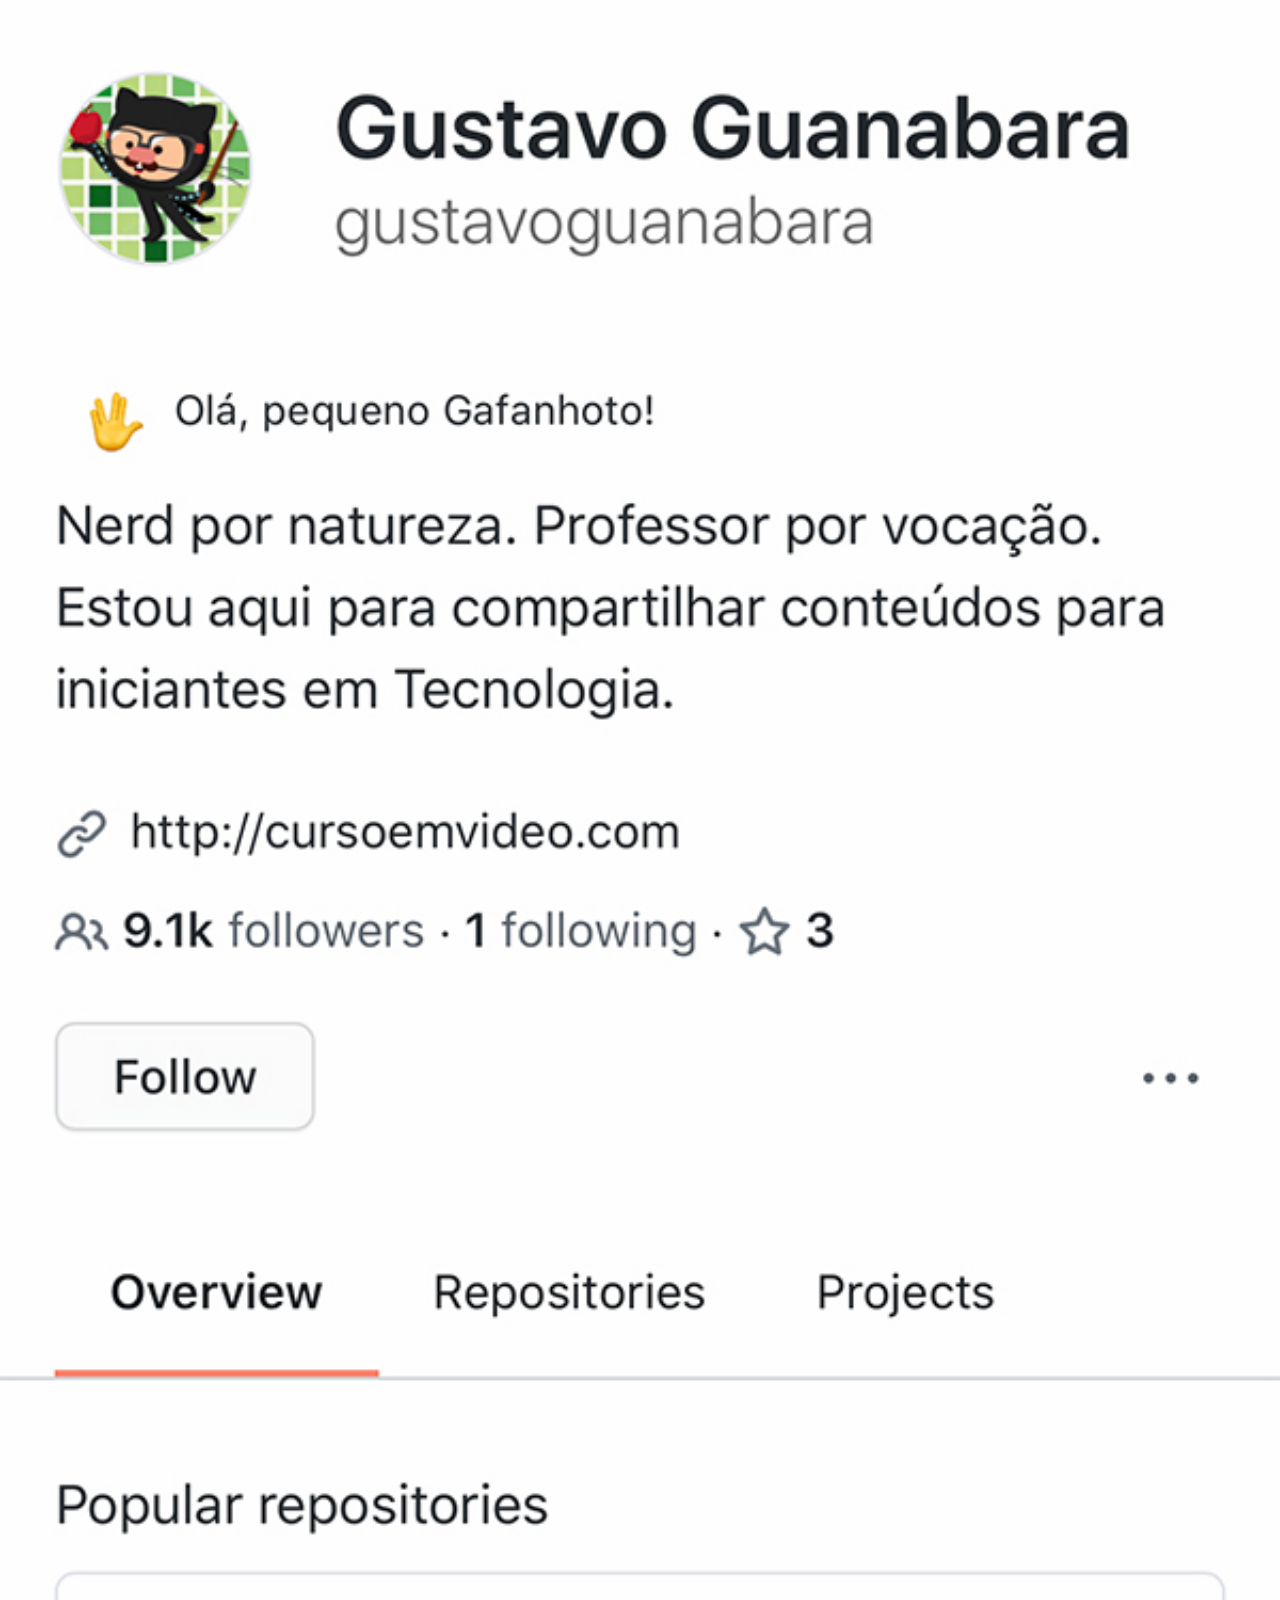
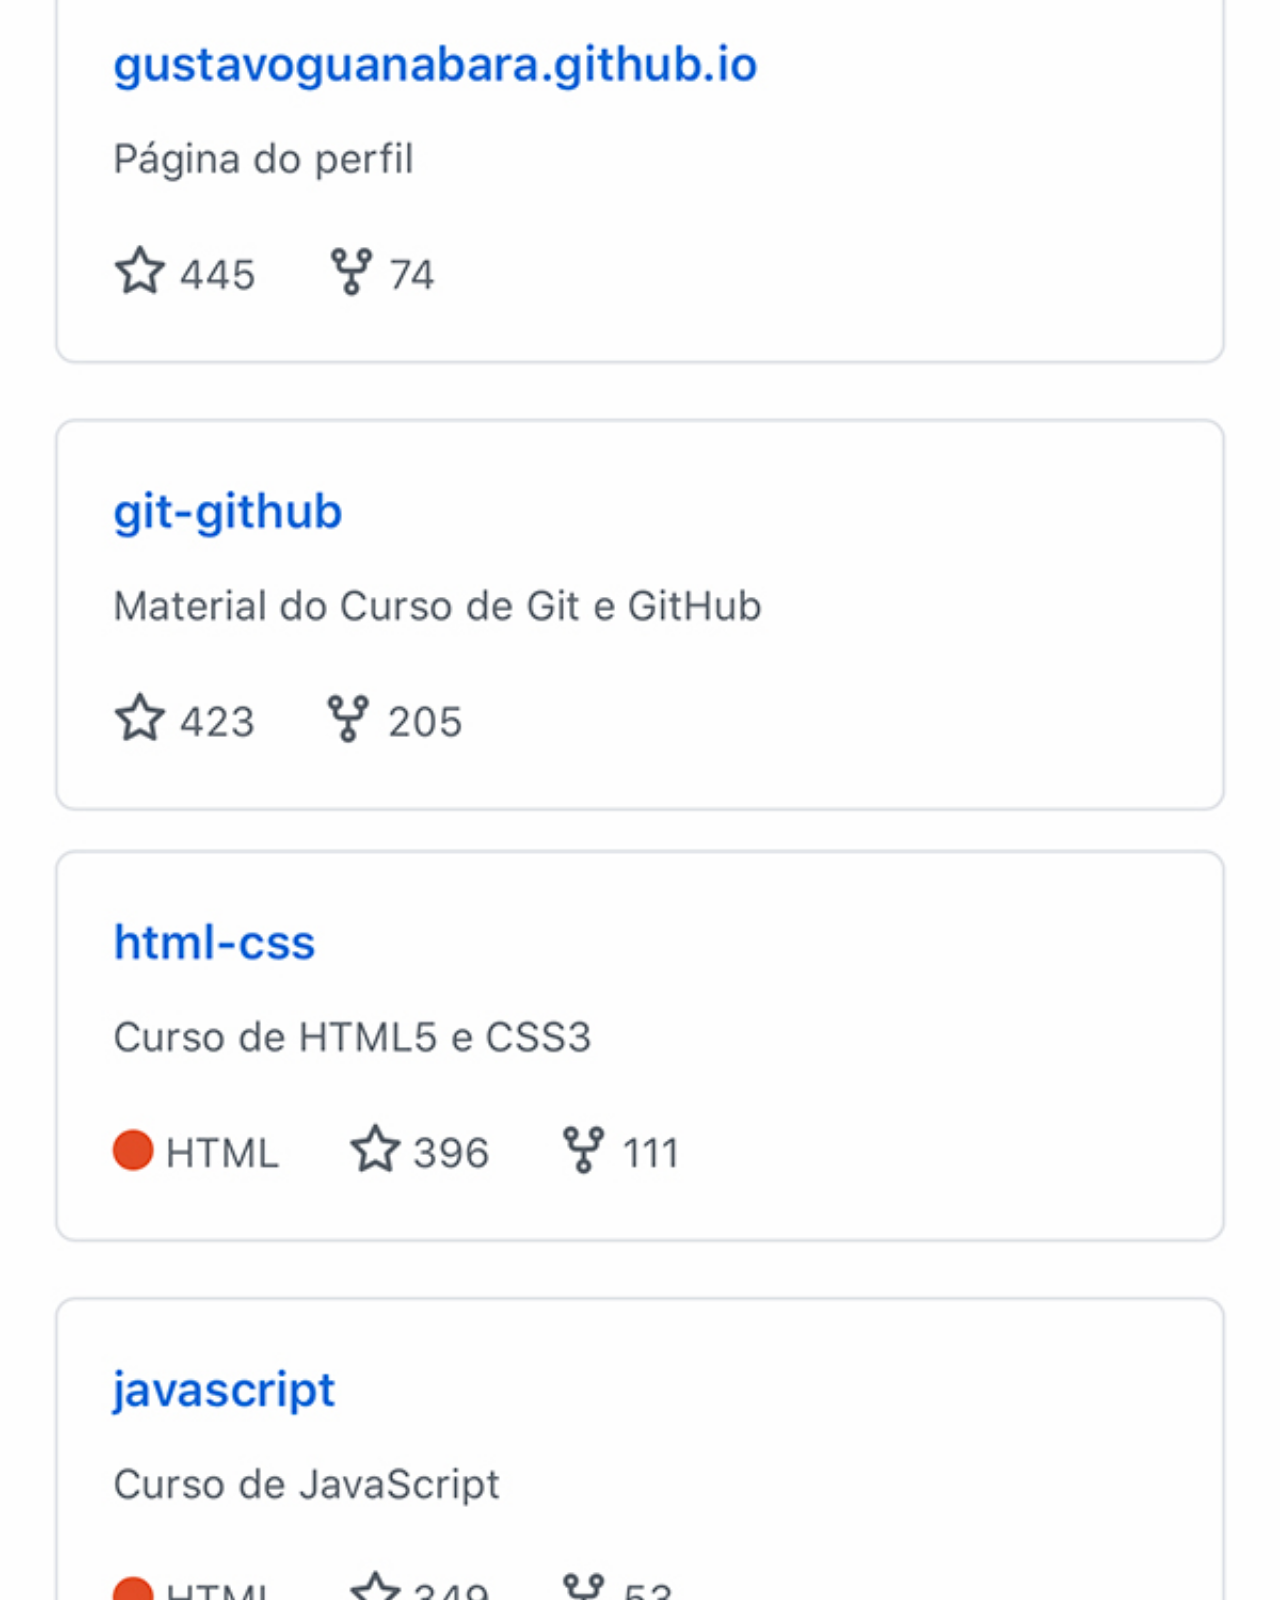
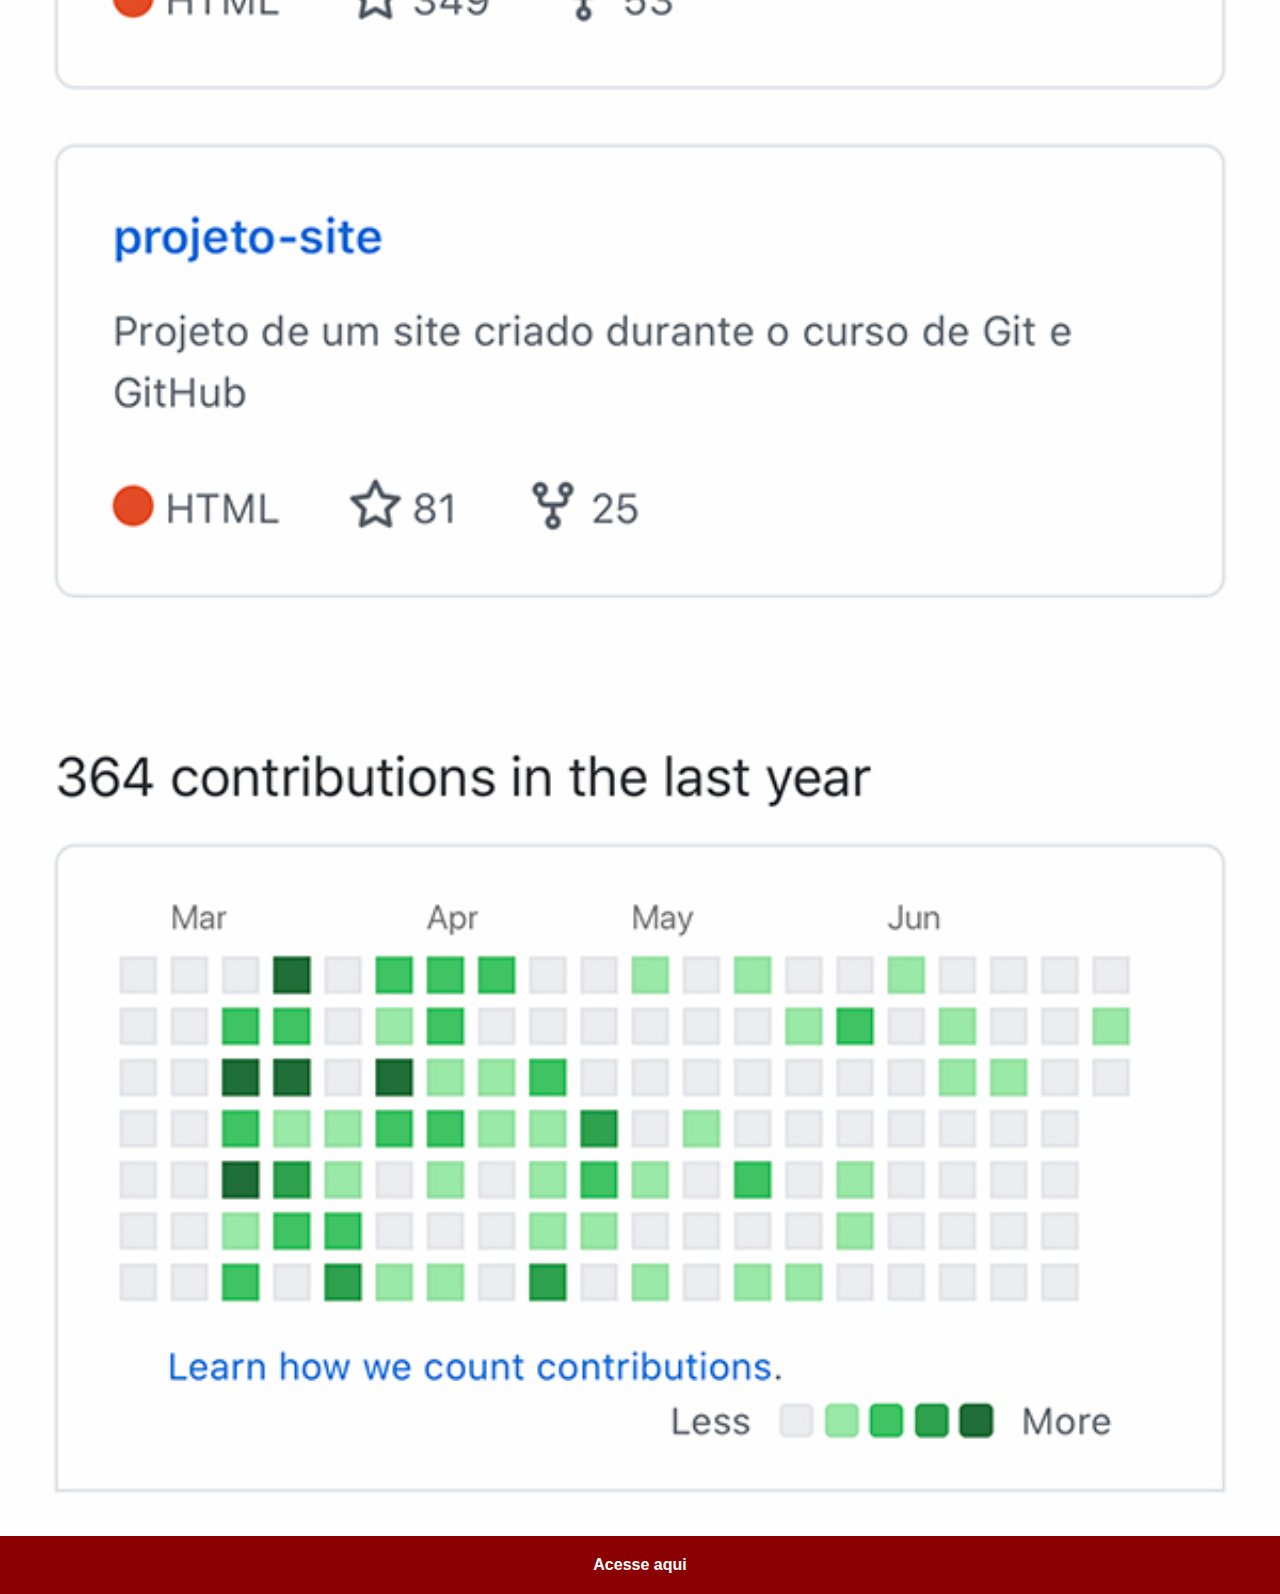
==== github.html @ a2eae090 "a" ====
<!DOCTYPE html>
<html lang="pt-br">
<head>
    <meta charset="UTF-8">
    <meta name="viewport" content="width=device-width, initial-scale=1.0">
    <title>github page</title>
    <link rel="stylesheet" href="assets/social.css">
</head>
<body>
    <img src="assets/pacote-d013/imagens/tela-github.jpg" alt="imagem github">
    <a href="#" target="_blank">Acesse aqui</a>
</body>
</html>
---- assets/social.css ----
* {
    margin: 0px;
    padding: 0px;
    font-family: Arial, Helvetica, sans-serif;
}
img {
    width: 100%;
}
a {
    background-color: darkred;
    padding: 20px;
    display: block;
    text-align: center;
    font-weight: bolder;
    text-decoration: none;
    color: white;
}
::-webkit-scrollbar {
    height: 0px;
    width: 0px;
}
a:hover {
    background-color: red;
}
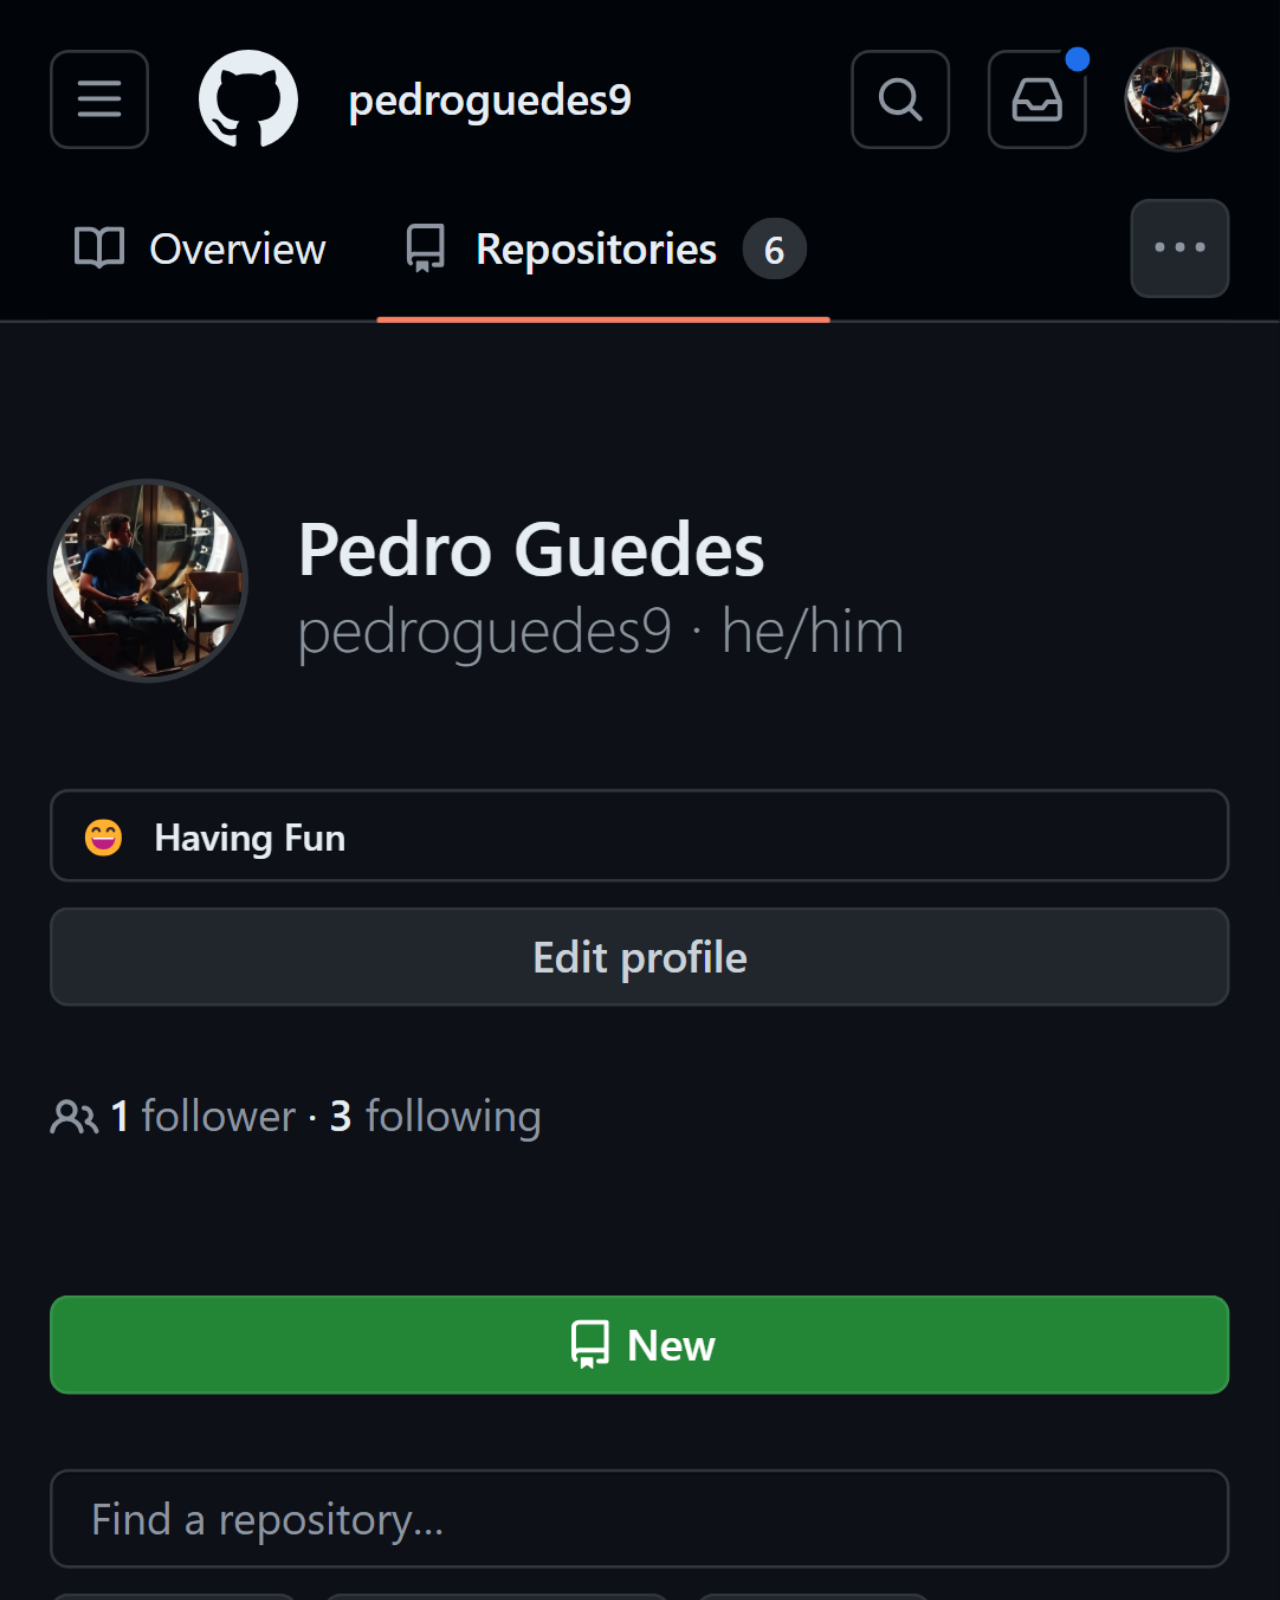
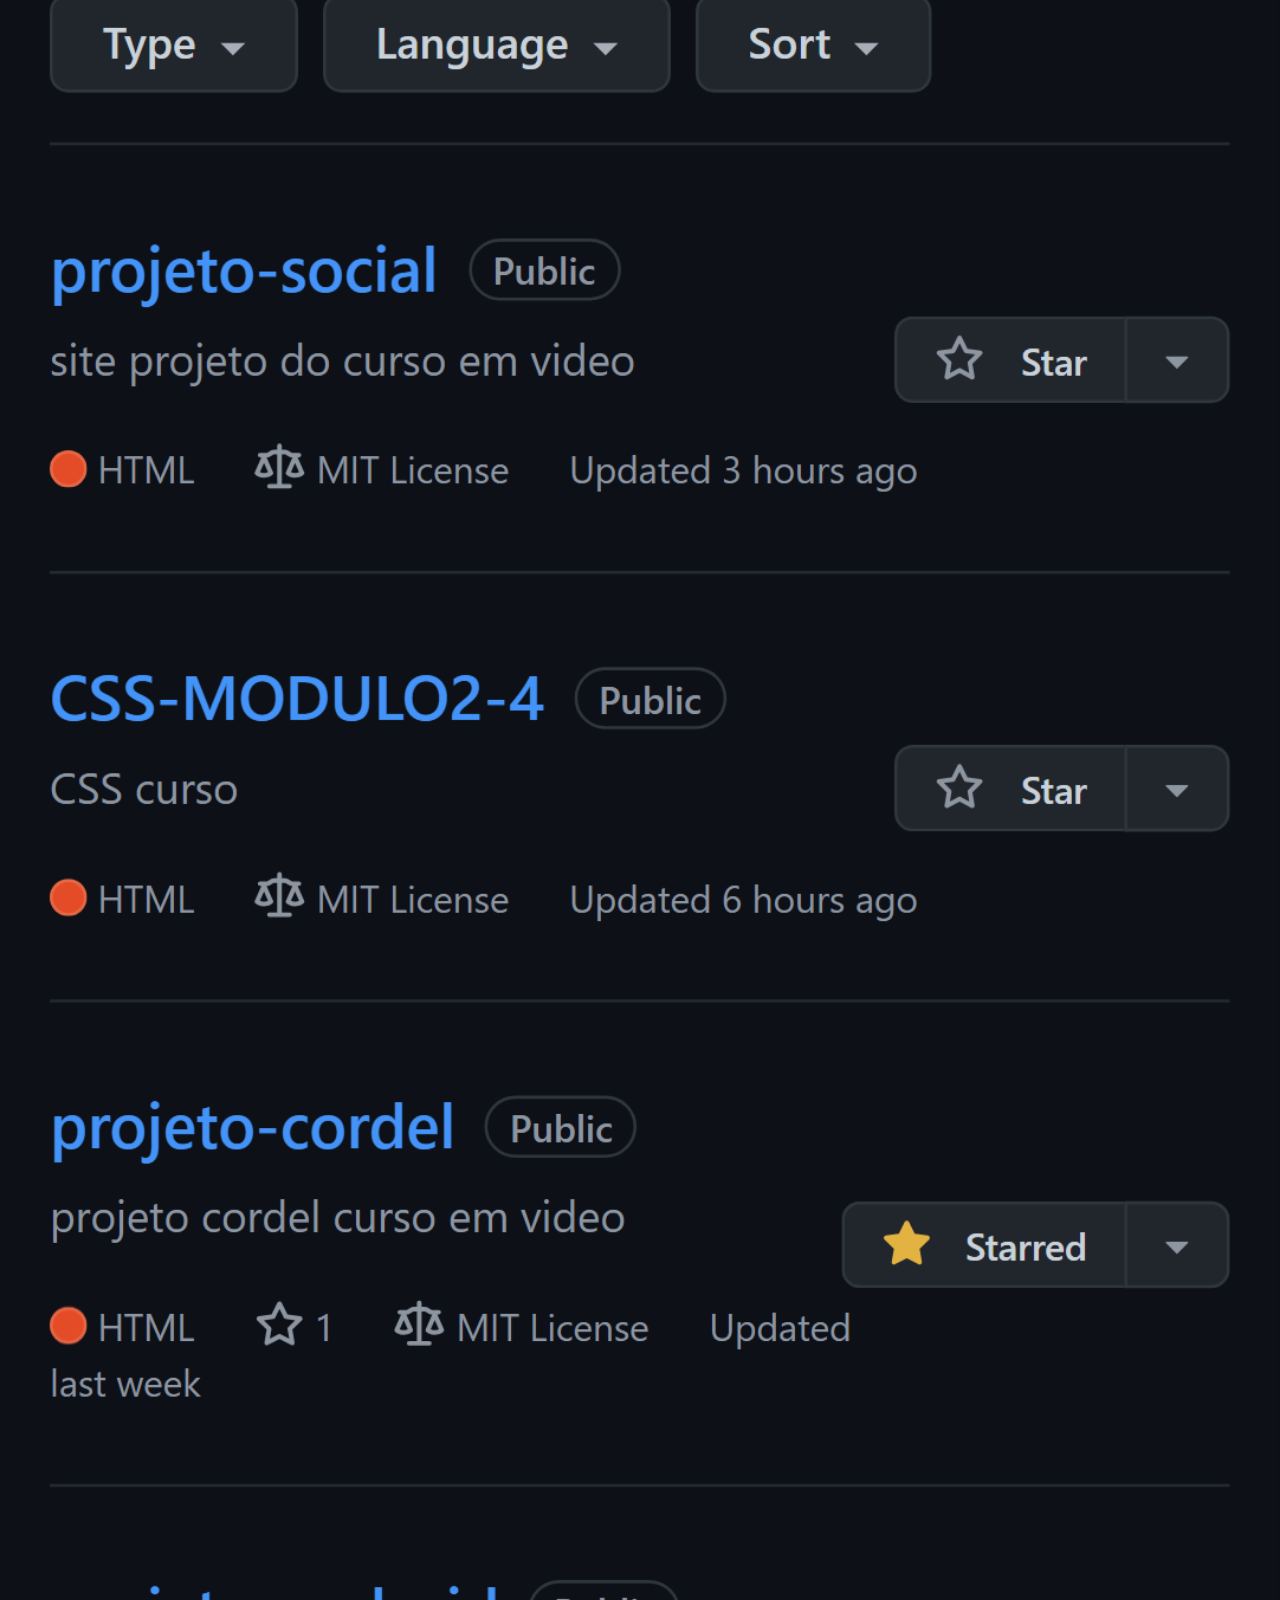
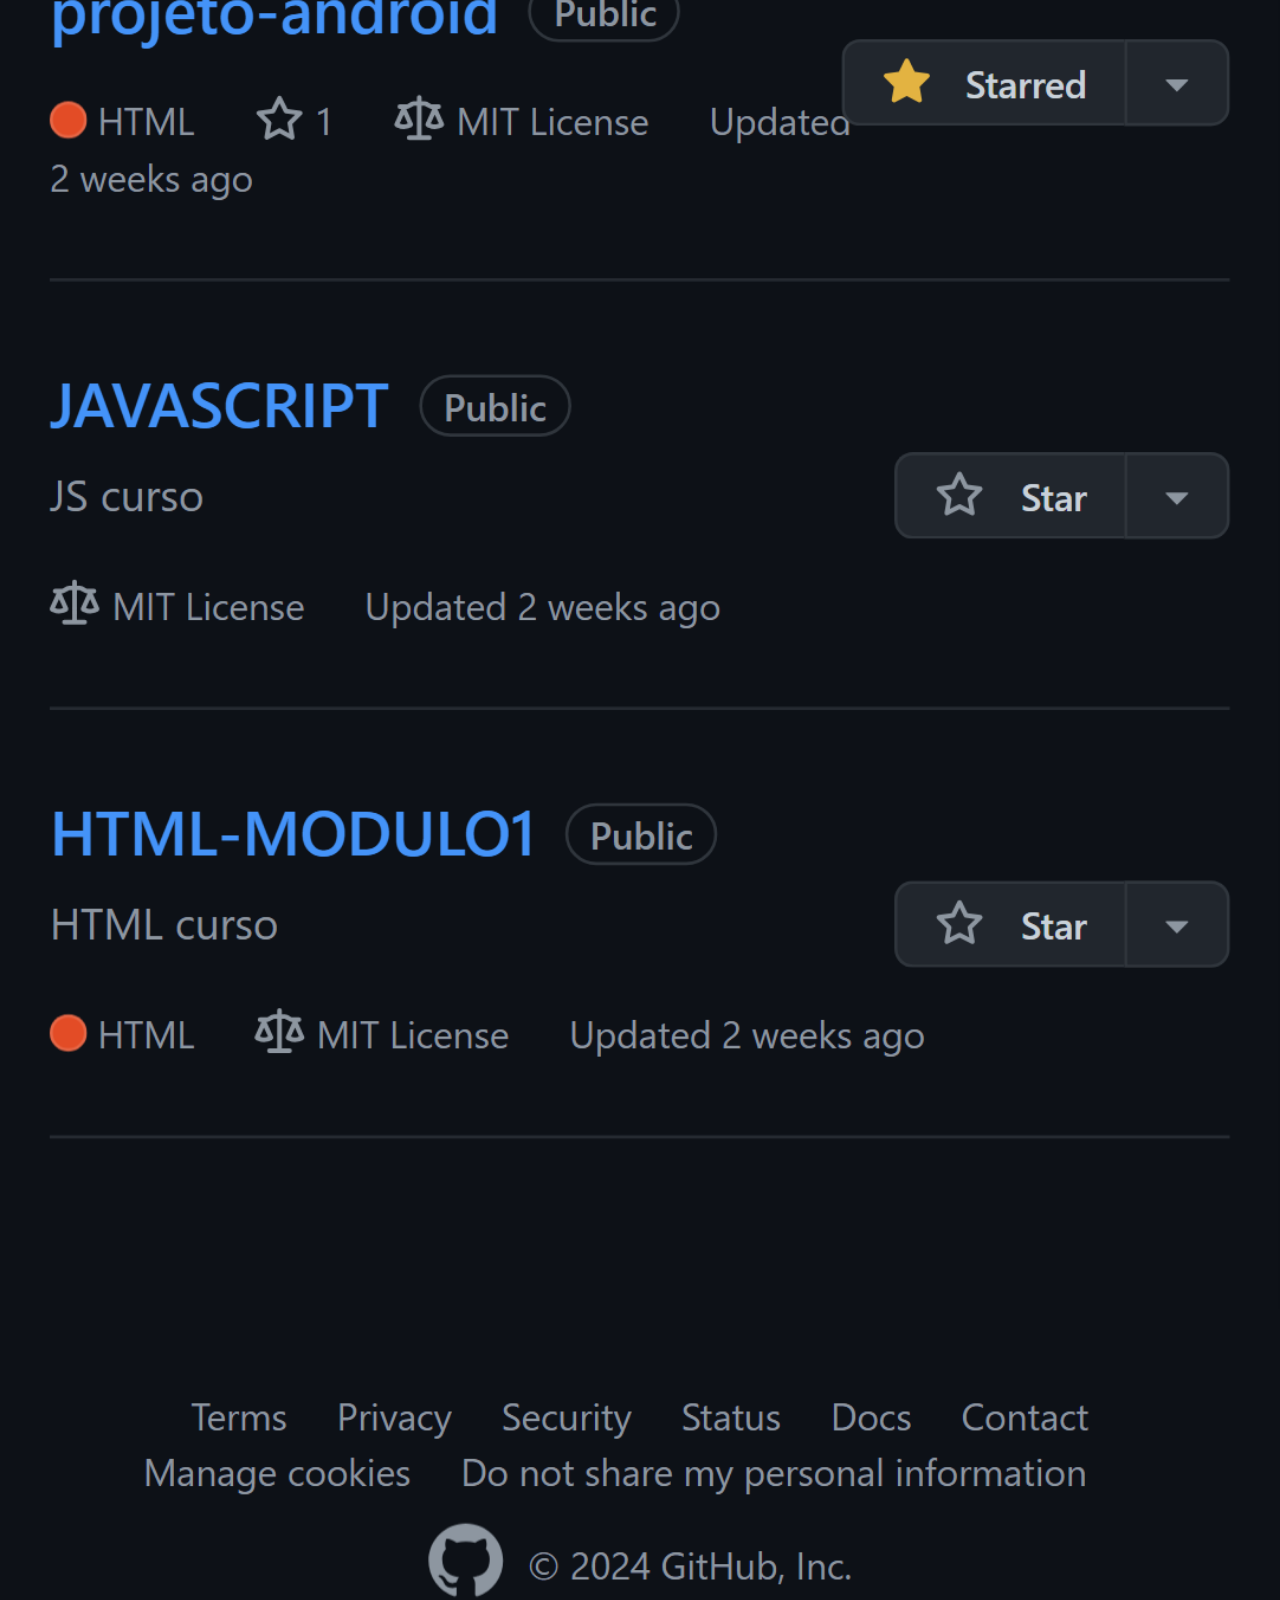
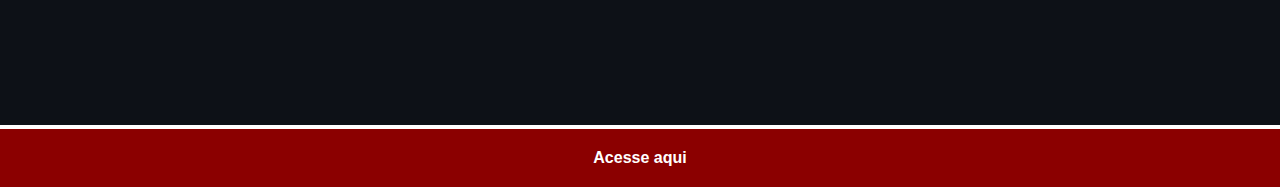
==== commit 773cf0f6: "finalizei" ====
--- a/github.html
+++ b/github.html
@@ -7,7 +7,7 @@
     <link rel="stylesheet" href="assets/social.css">
 </head>
 <body>
-    <img src="assets/pacote-d013/imagens/tela-github.jpg" alt="imagem github">
+    <img src="assets/pacote-d013/imagens/tela-github.png" alt="imagem github">
     <a href="#" target="_blank">Acesse aqui</a>
 </body>
 </html>